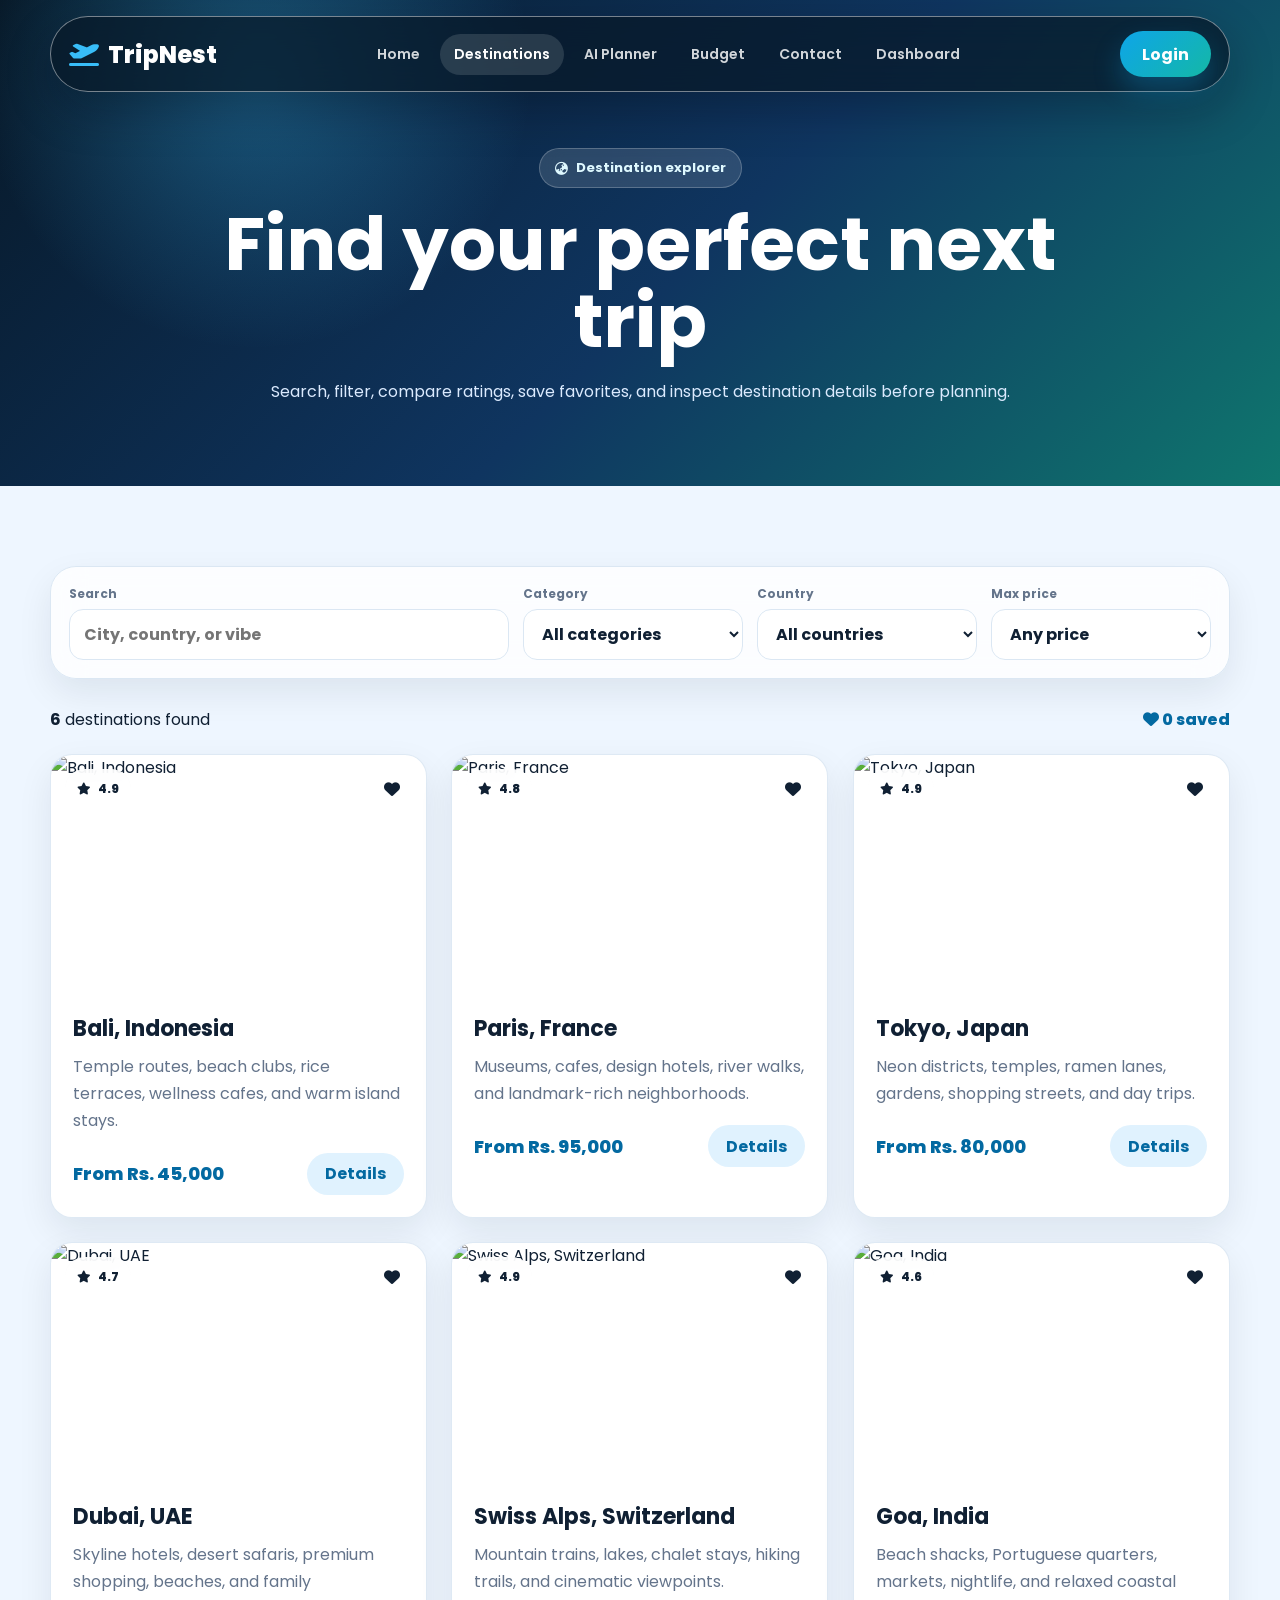
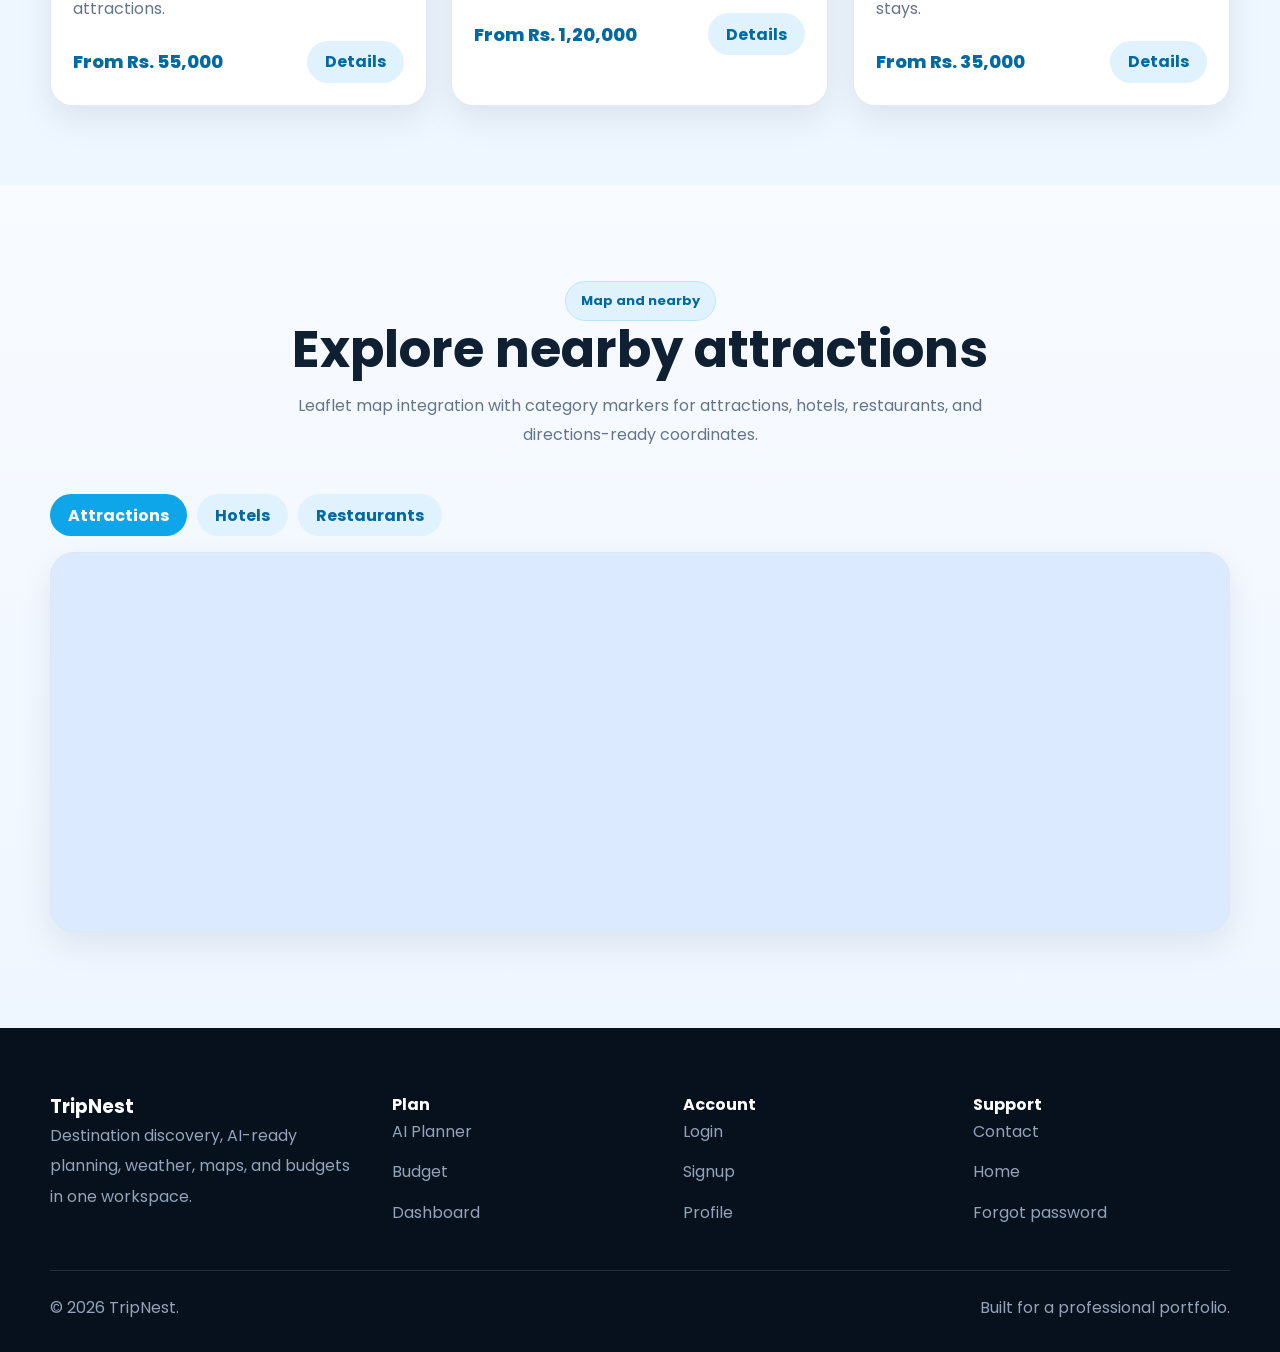
==== destinations.html @ 9a254b15 "Initial TripNest project" ====
<!DOCTYPE html>
<html lang="en">
<head>
    <meta charset="UTF-8">
    <meta name="viewport" content="width=device-width, initial-scale=1.0">
    <meta name="description" content="Explore TripNest destinations with search, filters, ratings, maps, details, and wishlist favorites.">
    <title>Destinations | TripNest</title>
    <link rel="preconnect" href="https://fonts.googleapis.com">
    <link rel="preconnect" href="https://fonts.gstatic.com" crossorigin>
    <link href="https://fonts.googleapis.com/css2?family=Poppins:wght@300;400;500;600;700;800&display=swap" rel="stylesheet">
    <link rel="stylesheet" href="https://cdnjs.cloudflare.com/ajax/libs/font-awesome/6.6.0/css/all.min.css">
    <link rel="stylesheet" href="https://unpkg.com/leaflet@1.9.4/dist/leaflet.css">
    <link rel="stylesheet" href="css/style.css">
    <link rel="stylesheet" href="css/destinations.css">
    <link rel="stylesheet" href="css/animations.css">
    <link rel="stylesheet" href="css/responsive.css">
</head>
<body>
    <nav class="navbar" aria-label="Primary navigation">
        <a class="logo" href="index.html"><i class="fa-solid fa-plane-departure"></i>TripNest</a>
        <button class="icon-btn menu-toggle" type="button" aria-label="Open navigation"><i class="fa-solid fa-bars"></i></button>
        <ul>
            <li><a href="index.html">Home</a></li>
            <li><a href="destinations.html" class="active">Destinations</a></li>
            <li><a href="planner.html">AI Planner</a></li>
            <li><a href="budget.html">Budget</a></li>
            <li><a href="contact.html">Contact</a></li>
            <li><a href="pages/dashboard.html">Dashboard</a></li>
        </ul>
        <div class="nav-actions"><a href="pages/login.html" class="login-btn">Login</a></div>
    </nav>

    <main>
        <section class="page-hero">
            <div class="shell" data-animate>
                <span class="hero-tag"><i class="fa-solid fa-earth-asia"></i>Destination explorer</span>
                <h1>Find your perfect next trip</h1>
                <p>Search, filter, compare ratings, save favorites, and inspect destination details before planning.</p>
            </div>
        </section>

        <section class="explorer">
            <div class="shell">
                <form class="filter-panel" id="destinationFilters" data-animate>
                    <div class="field">
                        <label for="destinationSearch">Search</label>
                        <input id="destinationSearch" type="search" placeholder="City, country, or vibe">
                    </div>
                    <div class="field">
                        <label for="categoryFilter">Category</label>
                        <select id="categoryFilter"><option value="">All categories</option></select>
                    </div>
                    <div class="field">
                        <label for="countryFilter">Country</label>
                        <select id="countryFilter"><option value="">All countries</option></select>
                    </div>
                    <div class="field">
                        <label for="priceFilter">Max price</label>
                        <select id="priceFilter">
                            <option value="">Any price</option>
                            <option value="50000">Under Rs. 50K</option>
                            <option value="80000">Under Rs. 80K</option>
                            <option value="120000">Under Rs. 120K</option>
                        </select>
                    </div>
                </form>

                <div class="destination-summary" data-animate>
                    <p><strong id="resultCount">0</strong> destinations found</p>
                    <p class="wishlist-count"><i class="fa-solid fa-heart"></i> <span id="wishlistCount">0</span> saved</p>
                </div>

                <div class="grid grid-3" id="destinationGrid" data-animate></div>
            </div>
        </section>

        <section class="section-pad soft-section">
            <div class="shell">
                <div class="section-title" data-animate>
                    <span class="eyebrow">Map and nearby</span>
                    <h2>Explore nearby attractions</h2>
                    <p>Leaflet map integration with category markers for attractions, hotels, restaurants, and directions-ready coordinates.</p>
                </div>
                <div class="map-tools" data-animate>
                    <button class="btn-soft active" data-map-category="attraction" type="button">Attractions</button>
                    <button class="btn-soft" data-map-category="hotel" type="button">Hotels</button>
                    <button class="btn-soft" data-map-category="restaurant" type="button">Restaurants</button>
                </div>
                <div id="destinationMap" class="map-frame" data-animate></div>
            </div>
        </section>
    </main>

    <div class="modal" id="destinationModal" aria-hidden="true">
        <div class="modal-content" role="dialog" aria-modal="true" aria-labelledby="modalTitle">
            <button class="icon-btn modal-close" type="button" aria-label="Close destination details"><i class="fa-solid fa-xmark"></i></button>
            <div id="modalContent"></div>
        </div>
    </div>

    <footer class="footer">
        <div class="shell footer-grid">
            <div><h3>TripNest</h3><p>Destination discovery, AI-ready planning, weather, maps, and budgets in one workspace.</p></div>
            <div><h4>Plan</h4><ul><li><a href="planner.html">AI Planner</a></li><li><a href="budget.html">Budget</a></li><li><a href="pages/dashboard.html">Dashboard</a></li></ul></div>
            <div><h4>Account</h4><ul><li><a href="pages/login.html">Login</a></li><li><a href="pages/signup.html">Signup</a></li><li><a href="pages/profile.html">Profile</a></li></ul></div>
            <div><h4>Support</h4><ul><li><a href="contact.html">Contact</a></li><li><a href="index.html">Home</a></li><li><a href="pages/forgot-password.html">Forgot password</a></li></ul></div>
        </div>
        <div class="shell footer-bottom"><p>&copy; 2026 TripNest.</p><p>Built for a professional portfolio.</p></div>
    </footer>

    <script src="https://unpkg.com/leaflet@1.9.4/dist/leaflet.js"></script>
    <script src="js/app.js"></script>
    <script src="js/search.js"></script>
    <script src="js/animations.js"></script>
</body>
</html>
---- css/style.css ----
:root{
    --bg:#eef6ff;
    --surface:#ffffff;
    --surface-soft:#f8fbff;
    --ink:#102033;
    --muted:#64748b;
    --line:#dbe7f3;
    --brand:#0ea5e9;
    --brand-dark:#0369a1;
    --accent:#14b8a6;
    --sun:#f59e0b;
    --danger:#ef4444;
    --navy:#071827;
    --glass:rgba(255,255,255,.76);
    --shadow:0 20px 60px rgba(15,23,42,.12);
    --shadow-soft:0 14px 35px rgba(15,23,42,.08);
    --radius:22px;
    --radius-sm:14px;
    --max:1180px;
}

*{
    margin:0;
    padding:0;
    box-sizing:border-box;
}

html{
    scroll-behavior:smooth;
}

body{
    min-height:100vh;
    background:var(--bg);
    color:var(--ink);
    font-family:"Poppins",system-ui,-apple-system,BlinkMacSystemFont,"Segoe UI",sans-serif;
}

img{
    display:block;
    max-width:100%;
}

a{
    color:inherit;
    text-decoration:none;
}

button,
input,
select,
textarea{
    font:inherit;
}

button{
    cursor:pointer;
}

.shell{
    width:min(var(--max),calc(100% - 40px));
    margin-inline:auto;
}

.navbar{
    position:fixed;
    top:16px;
    left:50%;
    transform:translateX(-50%);
    width:min(var(--max),calc(100% - 32px));
    z-index:1000;
    display:flex;
    align-items:center;
    justify-content:space-between;
    gap:22px;
    padding:14px 18px;
    border:1px solid rgba(255,255,255,.45);
    border-radius:999px;
    background:rgba(7,24,39,.72);
    color:#ffffff;
    backdrop-filter:blur(22px);
    box-shadow:0 18px 45px rgba(2,6,23,.28);
}

.logo{
    display:flex;
    align-items:center;
    gap:9px;
    color:#ffffff;
    font-size:24px;
    font-weight:800;
}

.logo i{
    color:#38bdf8;
}

.navbar ul{
    display:flex;
    align-items:center;
    justify-content:center;
    flex:1;
    gap:6px;
    list-style:none;
}

.navbar a{
    transition:.25s ease;
}

.navbar ul a{
    display:inline-flex;
    align-items:center;
    gap:7px;
    padding:10px 14px;
    border-radius:999px;
    color:rgba(255,255,255,.82);
    font-size:14px;
    font-weight:600;
}

.navbar ul a:hover,
.navbar ul a.active{
    background:rgba(255,255,255,.13);
    color:#ffffff;
}

.nav-actions{
    display:flex;
    align-items:center;
    gap:10px;
}

.login-btn,
.btn,
.btn-outline,
.btn-soft,
.icon-btn{
    display:inline-flex;
    align-items:center;
    justify-content:center;
    gap:8px;
    border:0;
    border-radius:999px;
    font-weight:700;
    transition:.25s ease;
}

.login-btn,
.btn{
    min-height:46px;
    padding:0 22px;
    color:#ffffff;
    background:linear-gradient(135deg,var(--brand),var(--accent));
    box-shadow:0 14px 28px rgba(14,165,233,.28);
}

.login-btn:hover,
.btn:hover{
    transform:translateY(-3px);
    box-shadow:0 18px 38px rgba(14,165,233,.36);
}

.btn-outline{
    min-height:46px;
    padding:0 22px;
    color:#ffffff;
    border:1px solid rgba(255,255,255,.58);
    background:rgba(255,255,255,.1);
}

.btn-outline:hover{
    background:#ffffff;
    color:var(--ink);
}

.btn-soft{
    min-height:42px;
    padding:0 18px;
    color:var(--brand-dark);
    background:#e0f2fe;
}

.btn-soft:hover{
    background:#bae6fd;
}

.icon-btn{
    width:42px;
    height:42px;
    color:var(--ink);
    background:#ffffff;
    border:1px solid var(--line);
}

.menu-toggle{
    display:none;
    color:#ffffff;
    background:rgba(255,255,255,.14);
    border:0;
}

.hero{
    position:relative;
    min-height:100vh;
    overflow:hidden;
    display:flex;
    align-items:center;
    padding:150px 0 90px;
    color:#ffffff;
    background:
        radial-gradient(circle at 15% 20%,rgba(56,189,248,.38),transparent 26%),
        radial-gradient(circle at 85% 12%,rgba(20,184,166,.32),transparent 28%),
        linear-gradient(135deg,#061726 0%,#0f3560 48%,#0f766e 100%);
}

.hero::before{
    content:"";
    position:absolute;
    inset:-40%;
    background:
        linear-gradient(115deg,transparent 0 43%,rgba(255,255,255,.12) 45%,transparent 48% 100%),
        linear-gradient(35deg,transparent 0 50%,rgba(255,255,255,.08) 52%,transparent 55% 100%);
    animation:gradientDrift 18s linear infinite;
}

.hero::after{
    content:"";
    position:absolute;
    inset:0;
    background:linear-gradient(180deg,rgba(7,24,39,.18),rgba(7,24,39,.72));
}

.hero .shell{
    position:relative;
    z-index:2;
    display:grid;
    grid-template-columns:minmax(0,1.05fr) minmax(320px,.95fr);
    gap:42px;
    align-items:center;
}

.hero-content{
    max-width:760px;
}

.hero-tag,
.eyebrow{
    display:inline-flex;
    align-items:center;
    gap:8px;
    padding:9px 15px;
    border-radius:999px;
    color:#dff9ff;
    background:rgba(255,255,255,.13);
    border:1px solid rgba(255,255,255,.22);
    backdrop-filter:blur(12px);
    font-size:13px;
    font-weight:700;
}

.eyebrow{
    color:var(--brand-dark);
    background:#e0f2fe;
    border-color:#bae6fd;
}

.hero h1{
    margin-top:22px;
    font-size:clamp(44px,8vw,88px);
    line-height:1.02;
}

.hero h1 span,
.gradient-text{
    color:#7dd3fc;
}

.hero p{
    max-width:680px;
    margin-top:22px;
    color:#dbeafe;
    font-size:18px;
    line-height:1.8;
}

.hero-search{
    margin-top:32px;
    display:grid;
    grid-template-columns:1.2fr .9fr .8fr auto;
    gap:10px;
    padding:10px;
    border-radius:28px;
    background:rgba(255,255,255,.9);
    box-shadow:0 28px 70px rgba(2,6,23,.25);
}

.search-field{
    display:flex;
    align-items:center;
    gap:10px;
    padding:0 16px;
    color:var(--muted);
    background:#f8fbff;
    border-radius:20px;
}

.search-field input,
.search-field select{
    width:100%;
    min-height:52px;
    color:var(--ink);
    border:0;
    outline:0;
    background:transparent;
}

.hero-buttons{
    display:flex;
    flex-wrap:wrap;
    gap:14px;
    margin-top:28px;
}

.hero-stats{
    display:grid;
    grid-template-columns:repeat(3,minmax(0,1fr));
    gap:14px;
    margin-top:34px;
}

.stat-card{
    padding:20px;
    border:1px solid rgba(255,255,255,.2);
    border-radius:20px;
    background:rgba(255,255,255,.12);
    backdrop-filter:blur(14px);
}

.stat-card h2{
    color:#ffffff;
    font-size:32px;
}

.stat-card p{
    margin-top:4px;
    color:#cbd5e1;
    font-size:14px;
}

.hero-panel{
    position:relative;
    min-height:520px;
}

.hero-card{
    position:absolute;
    overflow:hidden;
    border-radius:28px;
    background:rgba(255,255,255,.16);
    border:1px solid rgba(255,255,255,.25);
    backdrop-filter:blur(16px);
    box-shadow:0 28px 80px rgba(2,6,23,.3);
}

.hero-card.main{
    inset:20px 28px 90px 0;
}

.hero-card.main img{
    width:100%;
    height:100%;
    object-fit:cover;
}

.hero-card.floating{
    right:0;
    bottom:30px;
    width:min(320px,82%);
    padding:20px;
}

.hero-card.floating h3{
    margin:10px 0 6px;
}

.mini-row{
    display:flex;
    align-items:center;
    justify-content:space-between;
    gap:14px;
}

.avatar-stack{
    display:flex;
}

.avatar-stack span{
    display:grid;
    place-items:center;
    width:34px;
    height:34px;
    margin-left:-8px;
    border:2px solid #ffffff;
    border-radius:50%;
    color:#ffffff;
    background:var(--brand);
    font-size:12px;
    font-weight:800;
}

.avatar-stack span:first-child{
    margin-left:0;
}

section{
    position:relative;
}

.section-pad{
    padding:96px 0;
}

.section-title{
    max-width:760px;
    margin:0 auto 44px;
    text-align:center;
}

.section-title h2{
    color:var(--ink);
    font-size:clamp(32px,4vw,52px);
    line-height:1.12;
}

.section-title p{
    margin-top:14px;
    color:var(--muted);
    line-height:1.8;
}

.muted{
    color:var(--muted);
}

.surface{
    background:#ffffff;
}

.soft-section{
    background:linear-gradient(180deg,#f8fbff,#eef6ff);
}

.grid{
    display:grid;
    gap:24px;
}

.grid-3{
    grid-template-columns:repeat(3,minmax(0,1fr));
}

.grid-4{
    grid-template-columns:repeat(4,minmax(0,1fr));
}

.feature-card,
.destination-card,
.experience-card,
.testimonial-card,
.glass-card,
.trip-form,
.result-card,
.contact-info article{
    border:1px solid rgba(219,231,243,.9);
    border-radius:var(--radius);
    background:var(--surface);
    box-shadow:var(--shadow-soft);
}

.destination-card{
    overflow:hidden;
    transition:.28s ease;
}

.destination-card:hover,
.experience-card:hover,
.feature-card:hover,
.testimonial-card:hover{
    transform:translateY(-8px);
    box-shadow:var(--shadow);
}

.destination-image{
    position:relative;
    height:235px;
    overflow:hidden;
}

.destination-image img{
    width:100%;
    height:100%;
    object-fit:cover;
    transition:.5s ease;
}

.destination-card:hover img{
    transform:scale(1.06);
}

.badge-row{
    position:absolute;
    top:14px;
    left:14px;
    right:14px;
    display:flex;
    justify-content:space-between;
    gap:10px;
}

.pill{
    display:inline-flex;
    align-items:center;
    gap:7px;
    padding:8px 12px;
    border-radius:999px;
    color:var(--ink);
    background:rgba(255,255,255,.88);
    backdrop-filter:blur(10px);
    font-size:12px;
    font-weight:800;
}

.favorite-btn{
    width:40px;
    height:40px;
    border:0;
    border-radius:50%;
    color:var(--ink);
    background:rgba(255,255,255,.9);
}

.favorite-btn.active{
    color:#ffffff;
    background:var(--danger);
}

.card-content{
    padding:22px;
}

.card-content h3{
    font-size:22px;
}

.card-content p{
    margin-top:8px;
    color:var(--muted);
    line-height:1.7;
}

.card-meta{
    display:flex;
    align-items:center;
    justify-content:space-between;
    gap:14px;
    margin-top:18px;
}

.price{
    color:var(--brand-dark);
    font-size:18px;
    font-weight:800;
}

.rating{
    color:#a16207;
    font-weight:800;
}

.experience-card,
.feature-card,
.testimonial-card{
    padding:28px;
}

.icon-chip{
    display:grid;
    place-items:center;
    width:54px;
    height:54px;
    margin-bottom:20px;
    border-radius:18px;
    color:#ffffff;
    background:linear-gradient(135deg,var(--brand),var(--accent));
    box-shadow:0 16px 30px rgba(14,165,233,.24);
    font-size:22px;
}

.logo-cloud{
    display:grid;
    grid-template-columns:repeat(5,minmax(0,1fr));
    gap:14px;
}

.trusted-item{
    display:flex;
    align-items:center;
    justify-content:center;
    min-height:78px;
    border:1px solid var(--line);
    border-radius:18px;
    color:#64748b;
    background:#ffffff;
    font-weight:800;
}

.newsletter{
    overflow:hidden;
    border-radius:32px;
    padding:46px;
    color:#ffffff;
    background:
        radial-gradient(circle at 15% 10%,rgba(255,255,255,.24),transparent 30%),
        linear-gradient(135deg,#075985,#0f766e);
    box-shadow:var(--shadow);
}

.newsletter form{
    display:flex;
    gap:12px;
    max-width:560px;
    margin-top:24px;
}

.newsletter input{
    flex:1;
    min-height:52px;
    border:0;
    outline:0;
    border-radius:999px;
    padding:0 18px;
}

.page-hero{
    min-height:54vh;
    display:flex;
    align-items:center;
    padding:145px 0 76px;
    color:#ffffff;
    background:
        radial-gradient(circle at 20% 15%,rgba(56,189,248,.34),transparent 25%),
        linear-gradient(135deg,#071827,#0f3560 54%,#0f766e);
}

.page-hero .shell{
    max-width:900px;
    text-align:center;
}

.page-hero h1{
    margin-top:18px;
    font-size:clamp(42px,7vw,74px);
    line-height:1.04;
}

.page-hero p{
    margin:18px auto 0;
    max-width:760px;
    color:#dbeafe;
    line-height:1.8;
}

.form-section{
    display:grid;
    grid-template-columns:minmax(300px,480px) 1fr;
    gap:28px;
    padding:80px 0;
}

.trip-form,
.result-card{
    padding:28px;
}

.trip-form{
    display:grid;
    gap:18px;
    align-self:start;
}

.trip-form label,
.field{
    display:grid;
    gap:8px;
    color:#334155;
    font-weight:700;
}

.trip-form input,
.trip-form select,
.trip-form textarea,
.field input,
.field select{
    width:100%;
    min-height:50px;
    border:1px solid var(--line);
    border-radius:14px;
    padding:12px 14px;
    color:var(--ink);
    background:#ffffff;
    outline:0;
}

.trip-form textarea{
    min-height:130px;
    resize:vertical;
}

.trip-form input:focus,
.trip-form select:focus,
.trip-form textarea:focus,
.field input:focus,
.field select:focus{
    border-color:var(--brand);
    box-shadow:0 0 0 4px rgba(14,165,233,.13);
}

.result-card h2{
    margin-bottom:14px;
}

.itinerary-list{
    display:grid;
    gap:14px;
    list-style:none;
}

.itinerary-list li{
    padding:16px;
    border:1px solid var(--line);
    border-radius:16px;
    background:#f8fbff;
    color:#475569;
    line-height:1.7;
}

.total-cost{
    color:var(--brand-dark);
    font-size:clamp(34px,5vw,54px);
    font-weight:800;
}

.contact-info{
    display:grid;
    grid-template-columns:repeat(auto-fit,minmax(190px,1fr));
    gap:20px;
    align-self:start;
}

.contact-info article{
    padding:26px;
}

.contact-info i{
    color:var(--brand);
    font-size:26px;
    margin-bottom:14px;
}

.footer{
    color:#cbd5e1;
    background:#06111d;
    padding:64px 0 28px;
}

.footer-grid{
    display:grid;
    grid-template-columns:1.2fr repeat(3,1fr);
    gap:34px;
}

.footer h3,
.footer h4{
    color:#ffffff;
}

.footer p,
.footer a{
    color:#94a3b8;
    line-height:1.9;
}

.footer ul{
    display:grid;
    gap:10px;
    list-style:none;
}

.footer-bottom{
    display:flex;
    justify-content:space-between;
    gap:18px;
    margin-top:42px;
    padding-top:22px;
    border-top:1px solid rgba(255,255,255,.12);
    color:#94a3b8;
}

.empty-state{
    grid-column:1/-1;
    padding:34px;
    border:1px dashed var(--line);
    border-radius:20px;
    color:var(--muted);
    text-align:center;
    background:#ffffff;
}

.modal{
    position:fixed;
    inset:0;
    z-index:2000;
    display:none;
    place-items:center;
    padding:24px;
    background:rgba(2,6,23,.62);
}

.modal.open{
    display:grid;
}

.modal-content{
    width:min(760px,100%);
    max-height:88vh;
    overflow:auto;
    border-radius:28px;
    background:#ffffff;
    box-shadow:0 32px 90px rgba(0,0,0,.34);
}

.modal-image{
    height:280px;
}

.modal-image img{
    width:100%;
    height:100%;
    object-fit:cover;
}

.modal-body{
    padding:28px;
}

.modal-close{
    position:absolute;
    top:20px;
    right:20px;
}

.map-frame,
#destinationMap,
#plannerMap{
    min-height:380px;
    overflow:hidden;
    border:1px solid var(--line);
    border-radius:24px;
    background:#dbeafe;
    box-shadow:var(--shadow-soft);
}

.map-tools{
    display:flex;
    flex-wrap:wrap;
    gap:10px;
    margin-bottom:16px;
}

.map-tools button.active{
    color:#ffffff;
    background:var(--brand);
}

.budget-chart{
    display:grid;
    gap:16px;
    margin-top:24px;
}

.budget-row{
    display:grid;
    grid-template-columns:1fr auto;
    gap:8px 14px;
    align-items:center;
}

.budget-row div{
    grid-column:1/-1;
    height:10px;
    overflow:hidden;
    border-radius:999px;
    background:#e2e8f0;
}

.budget-row i{
    display:block;
    height:100%;
    border-radius:999px;
    background:linear-gradient(135deg,var(--brand),var(--accent));
}

.budget-row small{
    color:var(--muted);
    font-weight:700;
}

.loading-dots{
    display:inline-flex;
    gap:5px;
}

.loading-dots span{
    width:8px;
    height:8px;
    border-radius:50%;
    background:var(--brand);
    animation:pulseDot 1s infinite ease-in-out;
}

.loading-dots span:nth-child(2){
    animation-delay:.15s;
}

.loading-dots span:nth-child(3){
    animation-delay:.3s;
}

.sr-only{
    position:absolute;
    width:1px;
    height:1px;
    padding:0;
    margin:-1px;
    overflow:hidden;
    clip:rect(0,0,0,0);
    white-space:nowrap;
    border:0;
}
---- css/destinations.css ----
.explorer{
    padding:80px 0;
}

.filter-panel{
    display:grid;
    grid-template-columns:2fr repeat(3,1fr);
    gap:14px;
    padding:18px;
    margin-bottom:28px;
    border:1px solid var(--line);
    border-radius:26px;
    background:rgba(255,255,255,.8);
    box-shadow:var(--shadow-soft);
    backdrop-filter:blur(16px);
}

.filter-panel .field{
    gap:6px;
}

.filter-panel label{
    color:var(--muted);
    font-size:12px;
}

.destination-summary{
    display:flex;
    align-items:center;
    justify-content:space-between;
    gap:16px;
    margin-bottom:22px;
}

.wishlist-count{
    color:var(--brand-dark);
    font-weight:800;
}

.modal-grid{
    display:grid;
    grid-template-columns:1fr 1fr;
    gap:16px;
    margin:20px 0;
}

.modal-grid div{
    padding:14px;
    border-radius:16px;
    background:#f8fbff;
}

@media (max-width: 900px){
    .filter-panel{
        grid-template-columns:1fr 1fr;
    }
}

@media (max-width: 580px){
    .filter-panel,
    .modal-grid{
        grid-template-columns:1fr;
    }
}
---- css/animations.css ----
@keyframes gradientDrift{
    from{
        transform:translate3d(-8%,0,0) rotate(0deg);
    }

    to{
        transform:translate3d(8%,0,0) rotate(8deg);
    }
}

@keyframes pulseDot{
    0%,
    80%,
    100%{
        transform:scale(.7);
        opacity:.45;
    }

    40%{
        transform:scale(1);
        opacity:1;
    }
}

@keyframes floatCard{
    0%,
    100%{
        transform:translateY(0);
    }

    50%{
        transform:translateY(-14px);
    }
}

.hero-card.floating,
.glass-card.float{
    animation:floatCard 5s ease-in-out infinite;
}

[data-animate]{
    opacity:0;
    transform:translateY(28px);
    transition:opacity .7s ease,transform .7s ease;
}

[data-animate].is-visible{
    opacity:1;
    transform:translateY(0);
}

.destination-card,
.experience-card,
.feature-card,
.testimonial-card{
    will-change:transform;
}

@media (prefers-reduced-motion:reduce){
    *,
    *::before,
    *::after{
        animation-duration:.01ms !important;
        animation-iteration-count:1 !important;
        scroll-behavior:auto !important;
        transition-duration:.01ms !important;
    }
}
---- css/responsive.css ----
@media (max-width: 1080px){
    .hero .shell{
        grid-template-columns:1fr;
    }

    .hero-panel{
        min-height:430px;
    }

    .grid-4{
        grid-template-columns:repeat(2,minmax(0,1fr));
    }

    .form-section,
    .planner-layout,
    .budget-layout,
    .dashboard-layout{
        grid-template-columns:1fr;
    }

    .footer-grid{
        grid-template-columns:1fr 1fr;
    }
}

@media (max-width: 900px){
    .navbar{
        top:10px;
        align-items:flex-start;
        border-radius:26px;
        flex-wrap:wrap;
    }

    .menu-toggle{
        display:inline-flex;
    }

    .navbar ul{
        display:none;
        flex-basis:100%;
        flex-direction:column;
        align-items:stretch;
        padding-top:8px;
    }

    .navbar.nav-open ul{
        display:flex;
    }

    .navbar ul a{
        justify-content:center;
    }

    .nav-actions{
        margin-left:auto;
    }

    .hero-search{
        grid-template-columns:1fr;
        border-radius:24px;
    }

    .hero-stats,
    .grid-3,
    .logo-cloud{
        grid-template-columns:1fr 1fr;
    }
}

@media (max-width: 640px){
    .shell{
        width:min(100% - 28px,var(--max));
    }

    .navbar{
        width:calc(100% - 20px);
        padding:12px;
    }

    .logo{
        font-size:20px;
    }

    .login-btn{
        display:none;
    }

    .hero{
        padding-top:130px;
    }

    .hero h1,
    .page-hero h1{
        font-size:42px;
    }

    .hero-stats,
    .grid-3,
    .grid-4,
    .logo-cloud,
    .footer-grid{
        grid-template-columns:1fr;
    }

    .hero-card.main{
        inset:0 0 90px 0;
    }

    .newsletter{
        padding:30px 22px;
        border-radius:24px;
    }

    .newsletter form,
    .footer-bottom{
        flex-direction:column;
    }

    .section-pad{
        padding:72px 0;
    }

    .page-hero{
        padding-top:126px;
    }
}
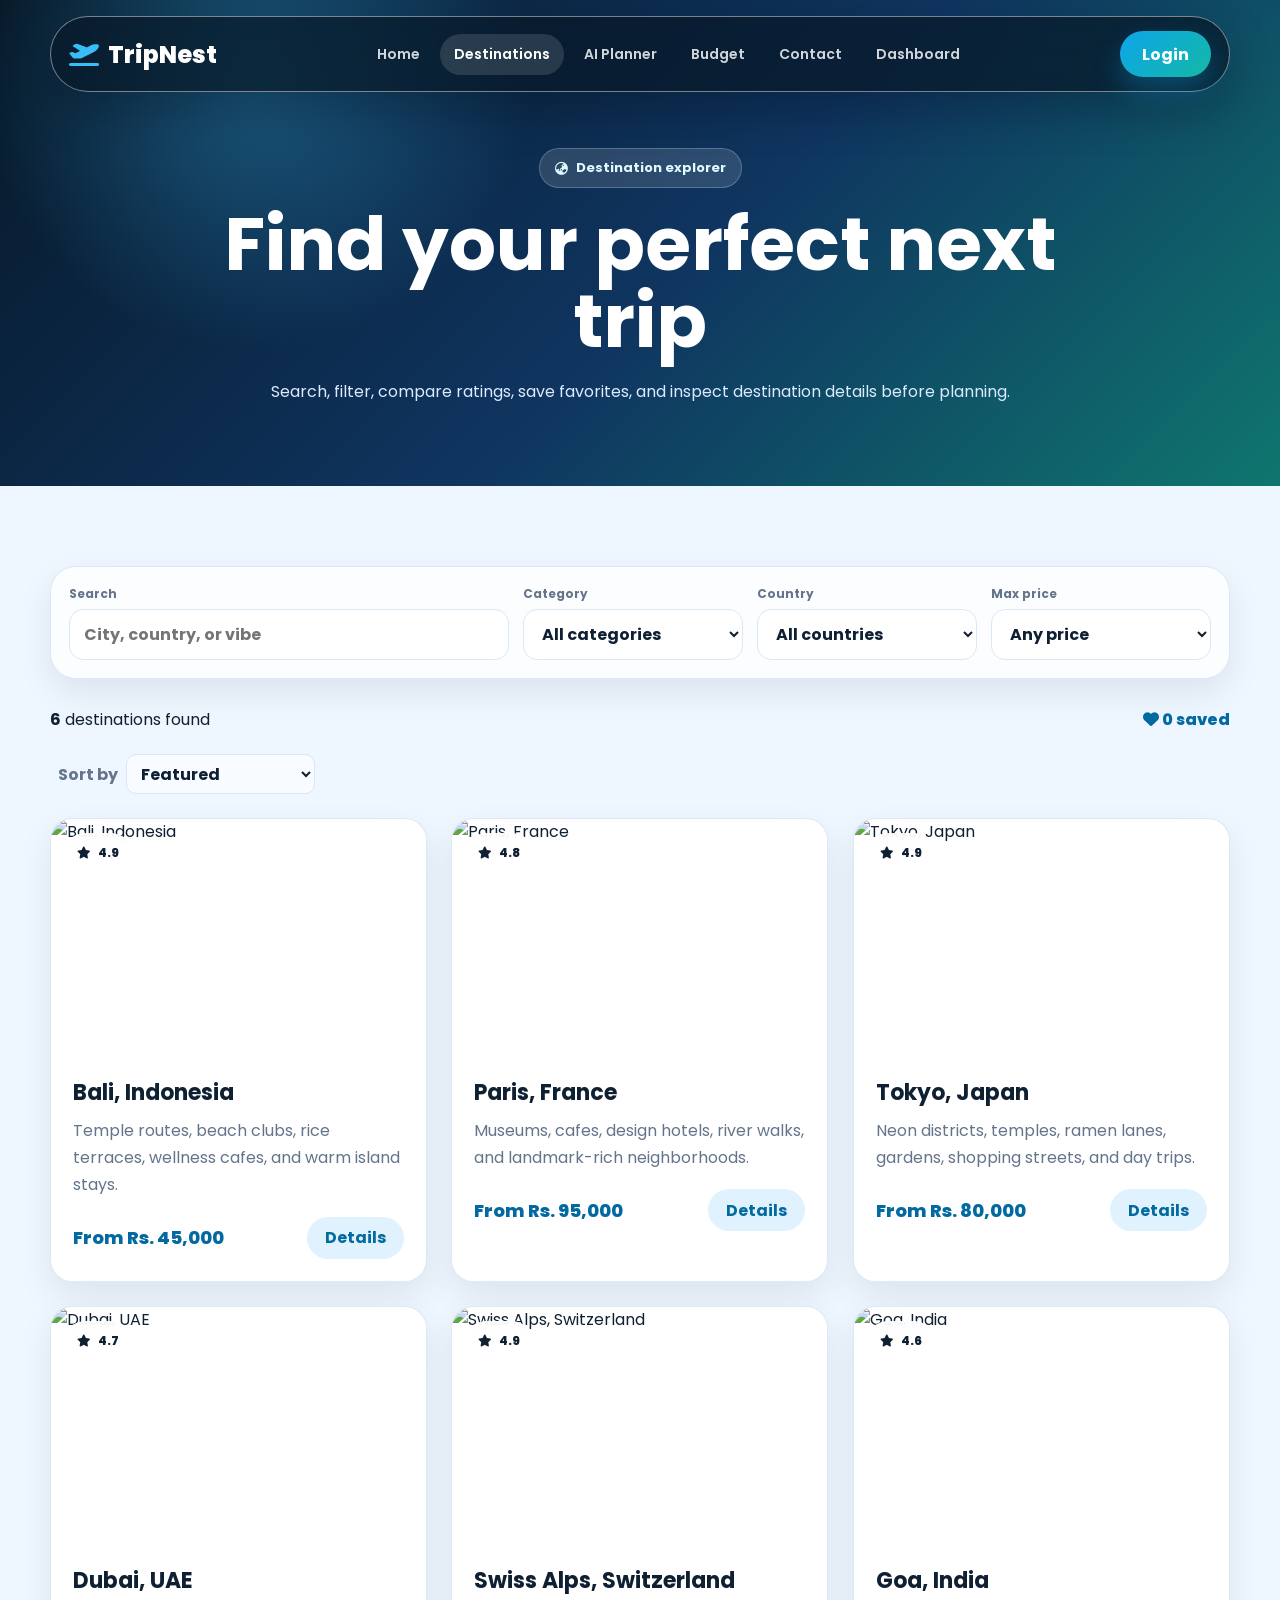
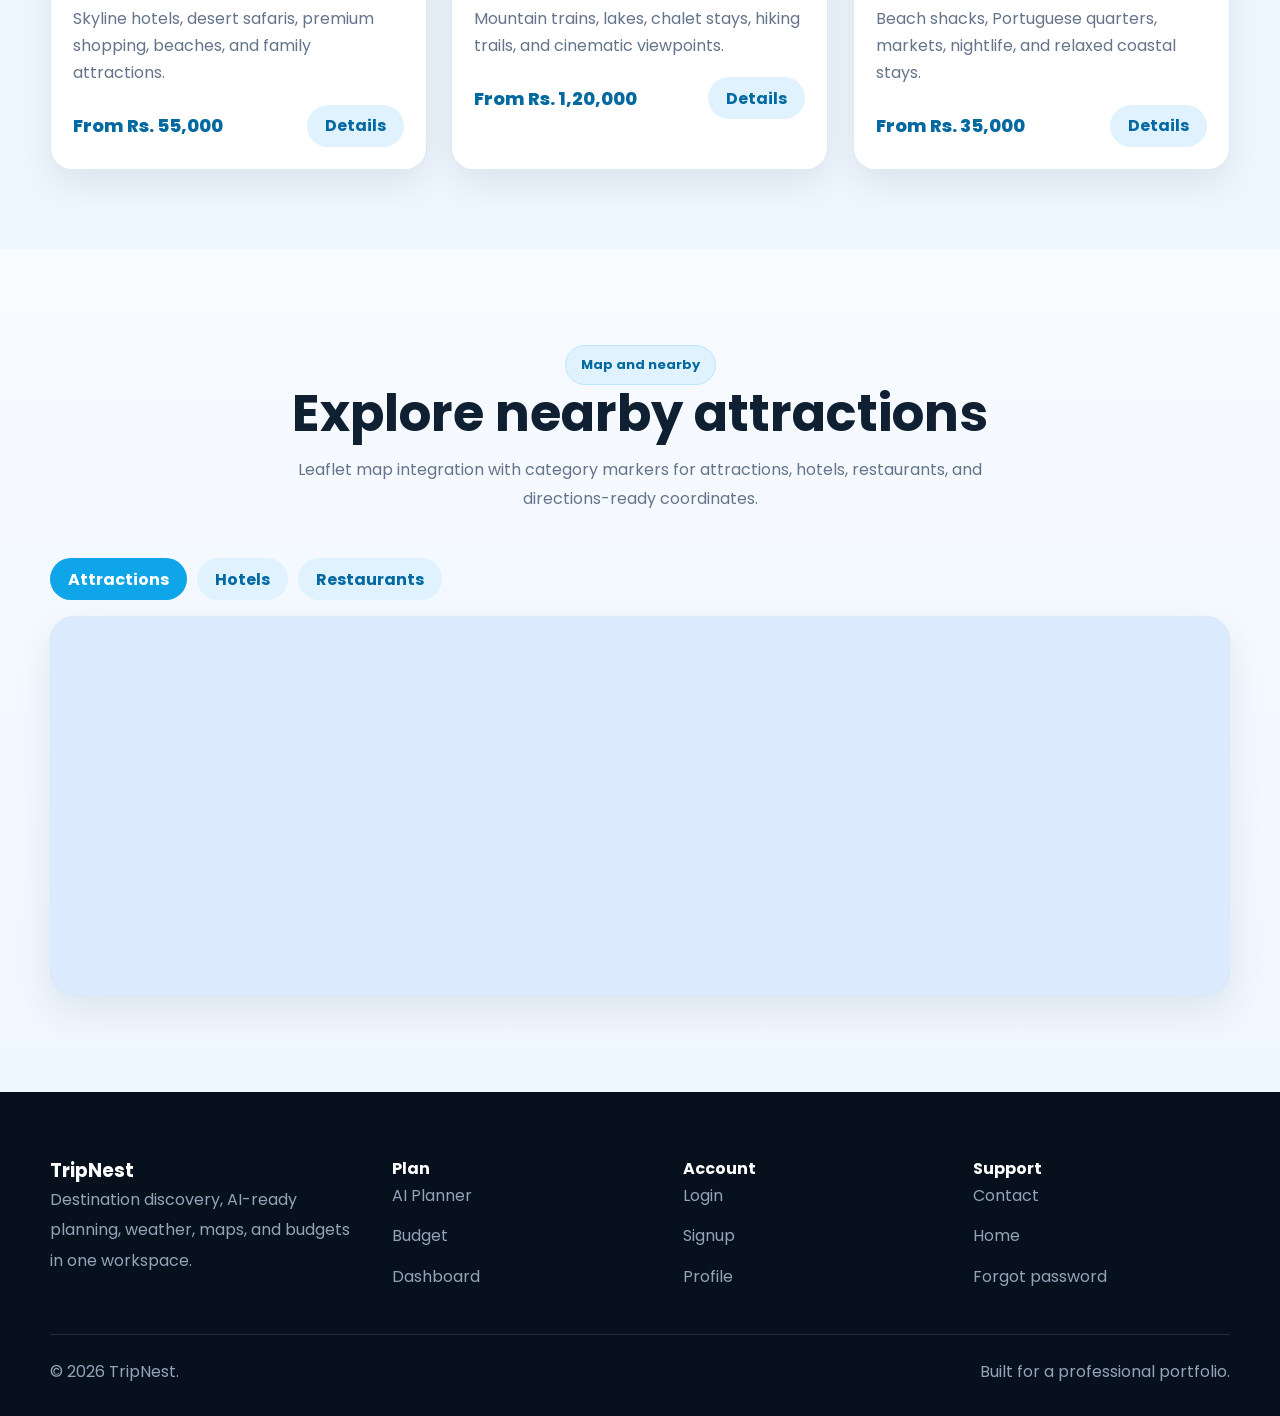
==== commit 1344ef04: "perf: optimize images and add sort controls Performance Optimizations: - Added lazy loading to hero " ====
--- a/destinations.html
+++ b/destinations.html
@@ -70,6 +70,20 @@
                     <p class="wishlist-count"><i class="fa-solid fa-heart"></i> <span id="wishlistCount">0</span> saved</p>
                 </div>
 
+                <div class="sort-controls" data-animate style="display:flex; align-items:center; gap:12px; margin-bottom:24px;">
+                    <label style="display:flex; align-items:center; gap:8px; color:var(--muted); font-weight:700;">
+                        <i class="fa-solid fa-arrow-up-down"></i>
+                        Sort by
+                        <select id="sortBy" style="min-height:40px; padding:0 10px; border:1px solid var(--line); border-radius:10px; background:#f8fbff; color:var(--ink);">
+                            <option value="featured">Featured</option>
+                            <option value="price-low">Price: Low to High</option>
+                            <option value="price-high">Price: High to Low</option>
+                            <option value="rating">Highest Rated</option>
+                            <option value="name">Name A-Z</option>
+                        </select>
+                    </label>
+                </div>
+
                 <div class="grid grid-3" id="destinationGrid" data-animate></div>
             </div>
         </section>
--- a/css/style.css
+++ b/css/style.css
@@ -39,6 +39,7 @@
 img{
     display:block;
     max-width:100%;
+    height:auto;
 }
 
 a{
@@ -179,10 +180,12 @@
     padding:0 18px;
     color:var(--brand-dark);
     background:#e0f2fe;
+    transition:.25s ease;
 }
 
 .btn-soft:hover{
     background:#bae6fd;
+    transform:translateY(-2px);
 }
 
 .icon-btn{
@@ -335,11 +338,20 @@
     border-radius:20px;
     background:rgba(255,255,255,.12);
     backdrop-filter:blur(14px);
+    transition:.3s ease;
+}
+
+.stat-card:hover{
+    transform:translateY(-6px);
+    background:rgba(255,255,255,.18);
+    border-color:rgba(255,255,255,.35);
+    box-shadow:0 18px 40px rgba(125,211,252,.2);
 }
 
 .stat-card h2{
     color:#ffffff;
     font-size:32px;
+    font-weight:800;
 }
 
 .stat-card p{
@@ -481,6 +493,17 @@
 .destination-card{
     overflow:hidden;
     transition:.28s ease;
+    position:relative;
+}
+
+.destination-card::before{
+    content:'';
+    position:absolute;
+    inset:0;
+    background:linear-gradient(135deg,var(--brand),var(--accent));
+    opacity:0;
+    transition:.3s ease;
+    z-index:1;
 }
 
 .destination-card:hover,
@@ -491,10 +514,15 @@
     box-shadow:var(--shadow);
 }
 
+.destination-card:hover{
+    border-color:var(--brand);
+}
+
 .destination-image{
     position:relative;
     height:235px;
     overflow:hidden;
+    aspect-ratio:16/9;
 }
 
 .destination-image img{
@@ -579,9 +607,62 @@
 }
 
 .experience-card,
-.feature-card,
+.feature-card{
+    padding:28px;
+}
+
+.experience-card h3,
+.feature-card h3{
+    font-size:20px;
+    color:var(--ink);
+    font-weight:700;
+}
+
+.experience-card p,
+.feature-card p{
+    margin-top:10px;
+    color:var(--muted);
+    line-height:1.7;
+}
+
 .testimonial-card{
     padding:28px;
+    position:relative;
+    background:linear-gradient(135deg,#ffffff,#f8fbff);
+    border-color:#e2e8f0;
+}
+
+.testimonial-card::before{
+    content:'"';
+    position:absolute;
+    top:12px;
+    left:20px;
+    font-size:48px;
+    color:var(--brand);
+    opacity:.2;
+    line-height:0;
+}
+
+.testimonial-card p{
+    position:relative;
+    z-index:1;
+    margin-bottom:18px;
+    color:var(--ink);
+    font-size:16px;
+    font-style:italic;
+    line-height:1.8;
+}
+
+.testimonial-card h3{
+    color:var(--ink);
+    font-size:16px;
+    font-weight:700;
+    margin-bottom:4px;
+}
+
+.testimonial-card span{
+    font-size:13px;
+    color:var(--muted);
 }
 
 .icon-chip{
@@ -595,6 +676,12 @@
     background:linear-gradient(135deg,var(--brand),var(--accent));
     box-shadow:0 16px 30px rgba(14,165,233,.24);
     font-size:22px;
+    transition:.3s ease;
+}
+
+.feature-card:hover .icon-chip,
+.experience-card:hover .icon-chip{
+    transform:scale(1.08) rotate(8deg);
 }
 
 .logo-cloud{
@@ -613,6 +700,26 @@
     color:#64748b;
     background:#ffffff;
     font-weight:800;
+    transition:.3s ease;
+    position:relative;
+    overflow:hidden;
+}
+
+.trusted-item::before{
+    content:'';
+    position:absolute;
+    inset:0;
+    background:linear-gradient(135deg,var(--brand),var(--accent));
+    opacity:0;
+    transition:.3s ease;
+    z-index:-1;
+}
+
+.trusted-item:hover{
+    transform:translateY(-4px);
+    border-color:var(--brand);
+    color:#ffffff;
+    box-shadow:0 18px 40px rgba(14,165,233,.18);
 }
 
 .newsletter{
@@ -624,6 +731,23 @@
         radial-gradient(circle at 15% 10%,rgba(255,255,255,.24),transparent 30%),
         linear-gradient(135deg,#075985,#0f766e);
     box-shadow:var(--shadow);
+    position:relative;
+}
+
+.newsletter::before{
+    content:'';
+    position:absolute;
+    inset:0;
+    background:url('data:image/svg+xml,<svg width="100" height="100" xmlns="http://www.w3.org/2000/svg"><defs><pattern id="grid" width="20" height="20" patternUnits="userSpaceOnUse"><circle cx="10" cy="10" r="1" fill="rgba(255,255,255,0.1)"/></pattern></defs><rect width="100" height="100" fill="url(%23grid)"/></svg>');
+    opacity:.1;
+    pointer-events:none;
+}
+
+.newsletter h2{
+    position:relative;
+    z-index:1;
+    font-size:clamp(28px,5vw,42px);
+    line-height:1.2;
 }
 
 .newsletter form{
@@ -631,6 +755,8 @@
     gap:12px;
     max-width:560px;
     margin-top:24px;
+    position:relative;
+    z-index:1;
 }
 
 .newsletter input{
@@ -640,6 +766,20 @@
     outline:0;
     border-radius:999px;
     padding:0 18px;
+    background:#ffffff;
+    color:var(--ink);
+}
+
+.newsletter input::placeholder{
+    color:#cbd5e1;
+}
+
+.newsletter button{
+    min-height:52px;
+    padding:0 28px;
+    background:linear-gradient(135deg,#fbbf24,#f59e0b);
+    color:#ffffff;
+    border-radius:999px;
 }
 
 .page-hero{
@@ -728,6 +868,12 @@
 
 .result-card h2{
     margin-bottom:14px;
+    color:var(--ink);
+}
+
+.result-card p{
+    color:var(--muted);
+    line-height:1.7;
 }
 
 .itinerary-list{
@@ -737,12 +883,36 @@
 }
 
 .itinerary-list li{
-    padding:16px;
+    padding:20px;
     border:1px solid var(--line);
     border-radius:16px;
     background:#f8fbff;
     color:#475569;
     line-height:1.7;
+    transition:.3s ease;
+}
+
+.itinerary-list li:hover{
+    border-color:var(--brand);
+    box-shadow:0 8px 20px rgba(14,165,233,.12);
+    background:linear-gradient(135deg,#f8fbff,#eef6ff);
+}
+
+.itinerary-list li strong{
+    color:var(--ink);
+    font-weight:700;
+    display:block;
+    margin-bottom:12px;
+}
+
+.itinerary-list li p{
+    margin:8px 0;
+    color:#475569;
+}
+
+.itinerary-list li p strong{
+    color:var(--brand-dark);
+    display:inline;
 }
 
 .total-cost{
@@ -891,17 +1061,30 @@
 
 .budget-row{
     display:grid;
-    grid-template-columns:1fr auto;
-    gap:8px 14px;
-    align-items:center;
+    grid-template-columns:120px 1fr auto 60px;
+    gap:12px;
+    align-items:center;
+}
+
+.budget-row span{
+    font-weight:600;
+    color:var(--ink);
+    font-size:14px;
+}
+
+.budget-row strong{
+    color:var(--brand-dark);
+    font-weight:700;
+    text-align:right;
 }
 
 .budget-row div{
-    grid-column:1/-1;
-    height:10px;
+    grid-column:2/3;
+    height:12px;
     overflow:hidden;
     border-radius:999px;
     background:#e2e8f0;
+    position:relative;
 }
 
 .budget-row i{
@@ -909,11 +1092,15 @@
     height:100%;
     border-radius:999px;
     background:linear-gradient(135deg,var(--brand),var(--accent));
+    box-shadow:0 4px 12px rgba(14,165,233,.3);
+    position:relative;
+    transition:width .4s ease;
 }
 
 .budget-row small{
     color:var(--muted);
     font-weight:700;
+    font-size:12px;
 }
 
 .loading-dots{
